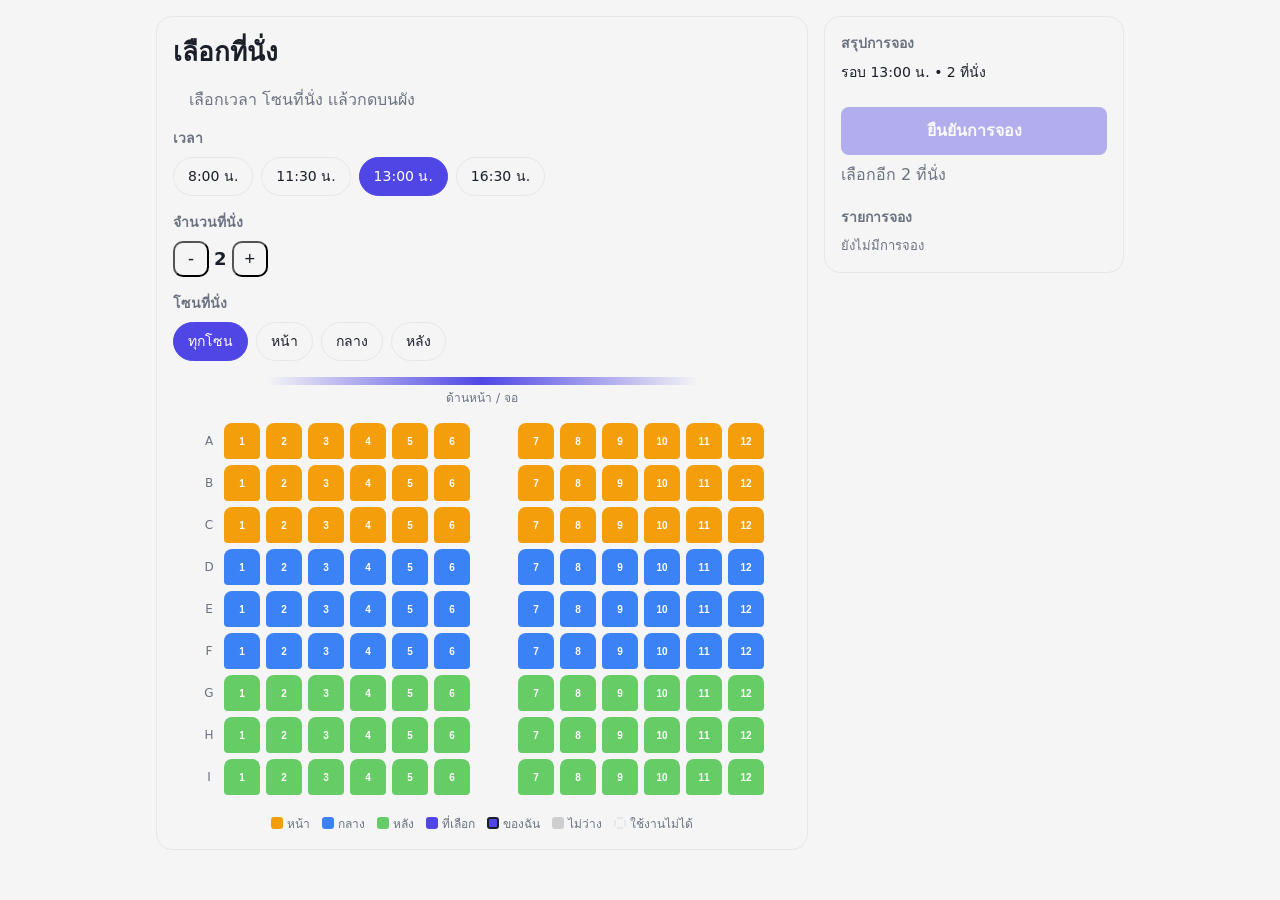
==== index.html @ 6bbe6fae "หน้าเริ่ม" ====
<!DOCTYPE html>
<html lang="en">
<head>
    <meta charset="UTF-8">
    <meta name="viewport" content="width=device-width, initial-scale=1.0">
    <title>เลือกที่นั่ง</title>
    <link rel="stylesheet" href="style.css">
</head>


<body>
    <div class="wrap">
        <main class="card">
            <h1>เลือกที่นั่ง</h1>
            <p class="hint" style="margin:16px">เลือกเวลา โซนที่นั่ง เเล้วกดบนผัง</p>
            <div class="sec">
                <h2>เวลา</h2>
                <div class="chips" id="times"></div>
            </div>
            <div class="sec">
                <h2>จำนวนที่นั่ง</h2>
                <div class="stepper">
                    <button id="minus" aria-label="ลด">-</button>
                    <b id="cnt">2</b>
                    <button id="plus" aria-label="เพิ่ม">+</button>
                </div>
            </div>
            <div class="sec">
                <h2>โซนที่นั่ง</h2>
                <div class="chips" id="zones"></div>
            </div>
            <div class="screen"></div>
            <div class="screen-l">ด้านหน้า / จอ</div>
            <div class="map">
                <div class="grid" id="grid"></div>
            </div>
            <div class="legend" id="legend"></div>
        </main>

        <aside class="card sum">
            <h2>สรุปการจอง</h2>
            <div id="info" style="font-size: 14px;margin-bottom:8px"></div>
            <ul id="list"> </ul>
            <div class="total">
            </div>
            <button class="btn" id="go" disabled>ยืนยันการจอง</button>
            <p class="hint" id="hint"></p>
            <h2 style="margin-top:20px">รายการจอง</h2>
            <div id="bookings"></div>
        </aside>
    </div>

    <div class="modal" id="modal">
        <div class="card">
            <div style="font-size: 40px;">🍊</div>
            <h1>จองสำเร็จ</h1>
            <p id="done" style="color:var(--muted)"></p>
            <button class="btn" id="close">ตกลง</button>
        </div>
    </div>

 <script src="script.js"></script>
</body>
</html>
---- style.css ----
:root {
    box-sizing: border-box;
    padding-top: env(safe-area-inset-top, 0px);
    padding-bottom: env(safe-area-inset-bottom, 0px);
    --bg: #f5f5f5;
    --color: #fff;
    --text: #1b1f2a;
    --muted: #6b7280;
    --line: #e5e7eb;
    --accent: #4f46e5;
    --accent-t: #fff;
    --vip: #f59e0b;
    --std: #3b82f6;
    --eco : #66cc66;
    --booked: #cecece;
    --sel: #4f46e5;
}

@media (prefers-color-scheme: dark) {
    :root:not([data-theme="light"]) {
        --bg: #1e1e1e;
        --card: #181717;
        --text: #e8eaf0;
        --muted: #aaaaaa;
        --line: #9aa3b2;
        --accent: #2a2f3b;
        --accent-t: #818cf8;
        --booked: #2f3544;
        --sel : #818cf8;
    }
}


:root[data-theme="dark"] {
    --bg: #0f1117;
    --card: #181b24;
    --text: #e8eaf0;
    --muted: #9aa3b2;
    --line: #2a2f3b;
    --accent: #818cf8;
    --accent-t:#0f1117;
    --booked: #2f3544;
    --sel : #818cf8;
}

    html {
        scroll-padding-top: env(safe-area-inset-top, 0px);
    }

    * {
        box-sizing: border-box;
    }

    body {
        margin: 0;
        background: var(--bg);
        color: var(--text);
        font-family: "Noto Sans Thai", system-ui, -apple-system, "Segoe UI", sans-serif ;
        line-height: 1.5;
    }
    /* กรอบ */
    .wrap {
        max-width: 1000px;
        margin: 0 auto;
        padding: 16px;
        display: grid;
        gap: 16px;
        grid-template-columns: 1fr;
    }

    @media (min-width: 860px) {
        .wrap {
            grid-template-columns: 1fr 300px;
            align-items: start;
        }
    }
     /* กรอบช้าย */
    .card {
        background: var(--card);
        border: 1px solid var(--line);
        border-radius: 16px;
        padding: 16px;
    }

    h1 {
        font-size: 26px;
        margin: 0 0 4px;
    }
    /* หัวข้อเลือกเวลา */
    h2 {
        font-size: 14px;
        margin: 0 0 8px;
        color: var(--muted);
        font-weight: 600;
    }
    /* ขนาดเวลา */
    .sec {
        margin-bottom: 16px;
    }
    /* ระยะห่างเเต่ละล็อค */
    .chips {
        display: flex;
        flex-wrap: wrap;
        gap: 8px;
    }
    /* ตกเเต่งขนาดกรอบtime */
    .chip {
        border: 1px solid var(--line);
        background: transparent;
        color: var(--text);
        padding: 8px 14px;
        border-radius: 999px;
        cursor: pointer;
        font: inherit;
        font-size: 14px;
    }

    /* ตกเเต่งใส่สีตอนกด */
    .chip[aria-pressed="true"] {
        background: var(--accent);
        color: var(--accent-t);
        border-color: var(--accent);
    }


    .stepprt {
        display: flex;
        align-items: center;
        gap: 12px;
    }   
/* ปุ่มเพื่มลดจำนวน */
    .stepper button { 
        width: 36px;
        height: 36px;
        border-radius: 10px;
        background: transparent;
        color: var(--text);
        font-size: 18px;
        cursor: pointer;
    }

    .stepper b {
        min-width: 24px;
        text-align: center;
        font-size: 18px;
    }
/* โชนที่นั่ง */
    .screen {
        height: 8px;
        border-radius: 8px;
        background: linear-gradient(90deg, transparent, var(--accent), transparent);
        margin: 8px auto 4px;
        width: 70%;
    }
/* หน้าจอ */
    .screen-l {
        text-align: center;
        font-size: 12px;
        color: var(--muted);
        margin-bottom: 16px;
    }

    .map {
        overflow-x: auto;
        padding-bottom: 8px;
    }

    .grid {
        display : grid;
        gap: 6px;
        width: max-content;
        margin: 0 auto;
    }

    .row {
        display: flex;
        gap: 6px;
        align-items: center;
    }

    .rl {
        width: 18px;
        font-size: 12px;
        color: var(--muted);
        text-align: center;
    }

    .seat {
        width: 36px;
        height: 36px;
        border-radius: 8px 8px 4px 4px;
        border: 2px solid transparent;
        cursor: pointer;
        font-size: 10px;
        color: #fff;
        padding: 0;
        font-weight: 600;
    }

    .seat.vip {
        background: var(--vip);
    }

    .seat.std {
        background: var(--std);
    }

    .seat.eco {
        background: var(--eco);
    }

    .seat.booked {
        background: var(--booked);
        cursor: not-allowed;
        color: transparent;
    }
    
    .seat.dim {
        opacity: 0.25;
    }
    .seat.sel {
        background: var(--sel);
        border-color: var(--text);
        color: transparent;
    }

    .seat:focus-visible {
        outline: 2px solid var(--text);
        outline-offset: 2px;
    }

    .aisle {
        width: 36px;
    }

    .legend {
        display: flex;
        flex-wrap: wrap;
        gap: 12px;
        font-size: 12px;
        color: var(--muted);
        margin-top: 12px;
        justify-content: center;
    }

    .legend i {
        display : inline-block;
        width: 12px;
        height: 12px;
        border-radius: 3px;
        margin-right: 4px;
        vertical-align: -1px;
    }

    .sum li {
        display: flex;
        justify-content: space-between;
        font-size: 14px;
        padding : 6px 0;
        border-bottom: 1px dashed var(--line);
        list-style: none;
    }

    .sum ul {
        padding: 0;
        margin: 0 0 12px;
    }

    .total {
        display: flex;
        justify-content: space-between;
        font-weight: 700;
        font-size: 18px;
        margin: 8px 0 12px;
    }
    /* ปุ่มยืนยันการจอง */
    .btn {
        width: 100%;
        padding: 12px;
        border: 0;
        border-radius: 8px;
        background: var(--accent);
        color: var(--accent-t);
        font: inherit;
        font-weight: 700;
        cursor: pointer;
    }

    .btn:disabled {
        opacity: 0.4;
        cursor: not-allowed;
    }

    .hint {
        font-size: 16px;
        color: var(--muted);
        margin: 8px 0 0;
    }

    .modal {
        position: fixed;
        inset: 0;
        background: rgba(0, 0, 0, 0.5);
        display: none;
        align-items: center;
        justify-content: center;
        padding: 16px;
    }

    .modal.on {
        display: flex;
    }

    .modal .card {
        max-width: 360px;
        width: 100%;
        text-align: center;
    }

    .seat.mine {
        background: var(--accent);
        border-color: var(--text);
        cursor: default;
        color: var(--accent-t);
    }

    .bk {
        border: 1px solid var(--line);
        border-radius: 12px;
        padding: 10px 12px;
        margin-bottom: 8px;
        font-size: 14px;
    }

    .bk-top {
        display: flex;
        justify-content: space-between;
        gap: 8px;
    }

    .bk small {
        color: var(--muted);
    }

    .bk-cancel {
        border: 1px solid #ef4444 ;
        color: #ef4444;
        background: transparent;
        border-radius: 8px;
        padding: 4px 10px;
        font: inherit;
        font-size: 13px;
        cursor: pointer;
        white-space: nowrap;
    }

    .bk-cancel:hover {
        background: #ef4444;
        color: #fff;
    }

    .empty {
        font-size: 13px;
        color:var(--muted)
    }

    .seat.broken {
    background: transparent;
    border: 2px dashed var(--line);
    color: var(--muted);
    cursor: not-allowed;
}
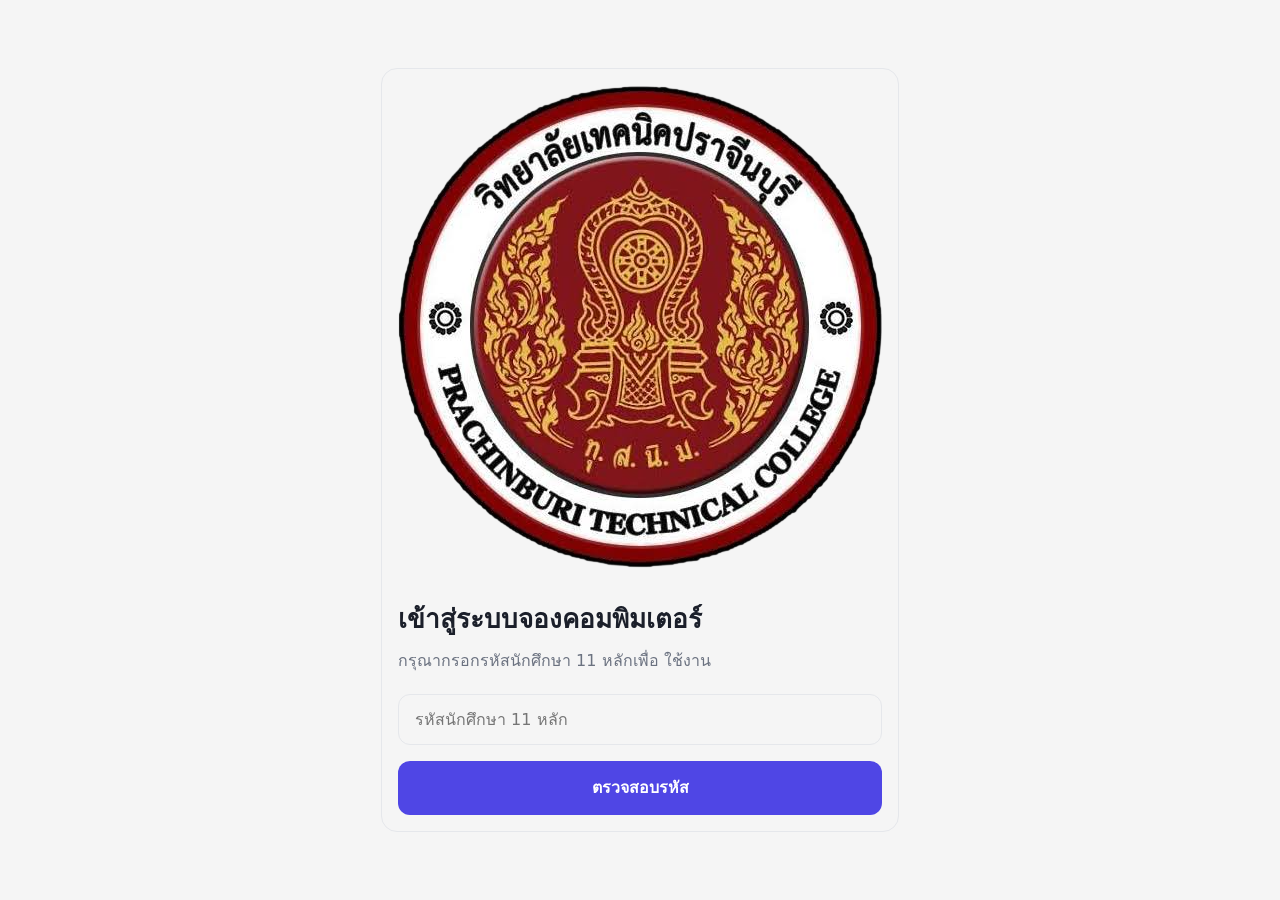
==== commit 398fafba: "อัพเดท UI" ====
--- a/index.html
+++ b/index.html
@@ -6,13 +6,36 @@
     <title>เลือกที่นั่ง</title>
     <link rel="stylesheet" href="style.css">
 </head>
+<body>
 
+    <div id="login-screen" class="login-container">
+        <div class="card login-card">
+            <div style="font-size: 48px; margin-bottom: 8px;"><img src="images-Photoroom.png" alt=""></div>
+            <h1>เข้าสู่ระบบจองคอมพิมเตอร์</h1>
+            <p class="hint">กรุณากรอกรหัสนักศึกษา 11 หลักเพื่อ ใช้งาน</p>
+            <div class="sec" style="margin-top:  20px;"> <!--กล่องใส่รหัส-->
+                <input type="text" id="student-id-input" class="inp" placeholder="รหัสนักศึกษา 11 หลัก" maxlength="11" autocomplete="off">
+            </div>
+            <button class="btn" id="login-btn">ตรวจสอบรหัส</button>
+        </div>
+    </div>
 
-<body>
-    <div class="wrap">
+<!-- เพิ่มคลาส -->    <!-- หน้าเลือกที่นั่ง (ซ่อนไว้ก่อนจนกว่าจะล็อกอินผ่าน) -->
+    <div class="wrap" id="main-app" style="display: none;">
         <main class="card">
-            <h1>เลือกที่นั่ง</h1>
-            <p class="hint" style="margin:16px">เลือกเวลา โซนที่นั่ง เเล้วกดบนผัง</p>
+            <div class="header-flex">
+                <div>
+                    <h1>เลือกที่นั่ง</h1>
+                    <p class="hint" style="margin:16px">เลือกเวลา โซนที่นั่ง เเล้วกดบนผัง</p> //รอเเก้
+                </div>
+                <!-- 1. แสดงช่องเวลาแบบเรียลไทม์ -->
+                <div class="live-clock" id="live-clock">--:--:-- น.</div>
+            </div>
+
+            <div class="user-profile-ber" id="user-profile-bar">
+                 <!-- แสดงข้อมูลนักศึกษาที่ล็อกอิน -->
+            </div>
+            
             <div class="sec">
                 <h2>เวลา</h2>
                 <div class="chips" id="times"></div>
@@ -41,24 +64,37 @@
             <h2>สรุปการจอง</h2>
             <div id="info" style="font-size: 14px;margin-bottom:8px"></div>
             <ul id="list"> </ul>
-            <div class="total">
-            </div>
             <button class="btn" id="go" disabled>ยืนยันการจอง</button>
             <p class="hint" id="hint"></p>
             <h2 style="margin-top:20px">รายการจอง</h2>
             <div id="bookings"></div>
+            <p style="margin-top: 15px;"><a href="report.html" style="color:var(--accent); text-decoration: none; font-weight: 600;">ดูรายงานการจองทั้งหมด -></a></p>
+            <p><a href="#" id="logout-link" style="color:var(--muted); font-size: 13px;">ออกจากระบบ / เปลี่ยนรหัสนักศึกษา -></a></p>
         </aside>
     </div>
 
+     <!-- Modal แจ้งเตือนทั่วไป / สำเร็จ -->
     <div class="modal" id="modal">
-        <div class="card">
-            <div style="font-size: 40px;">🍊</div>
-            <h1>จองสำเร็จ</h1>
-            <p id="done" style="color:var(--muted)"></p>
+        <div class="card" style="max-width: 380px;">
+            <div style="font-size: 40px;" id="modal-icon">✅</div>
+            <h1 id="modal-title">จองสำเร็จ</h1>
+            <p id="done" style="color:var(--muted); margin: 12px 0 20px"></p>
             <button class="btn" id="close">ตกลง</button>
         </div>
     </div>
 
+    <!-- Modal คลิกที่นั่งเพื่อดูข้อมูลและยกเลิก -->
+    <div class="modal" id="seat-into-modal">
+        <div class="card" style="max-width: 380px; text-align: left;">
+        <div style="text-align: center; font-size: 32px;">💺</div>
+        <h1 style="text-align: center; font-size: 20px; " id="seat-modal-title">ข้อมูลที่นั่ง</h1>
+        <div id="seat-modal-body" style="margin: 15px 0; font-size: 14px; line-height: 1.6;"></div>
+            <div style="display: flex; gap: 8px;">
+                <button class="btn" id="seat-modal-close" style="background: var(--muted);">ปิด</button>
+                <button class="btn" id="seat-modal-cancel" style="background: #ef4444; display: none;">ยกเลิกจองที่นั่งนี้</button>
+            </div>
+        </div>
+    </div>
  <script src="script.js"></script>
 </body>
 </html>
--- a/style.css
+++ b/style.css
@@ -56,8 +56,21 @@
         background: var(--bg);
         color: var(--text);
         font-family: "Noto Sans Thai", system-ui, -apple-system, "Segoe UI", sans-serif ;
-        line-height: 1.5;
-    }
+        line-height: 1.6;
+    }
+
+    /* หน้าล็อกอินรหัสนักศึกษา */
+    .login-container {
+        display: flex;
+        align-items: center;
+        justify-content: center;
+        min-height: 100vh;
+        padding: 16px;
+    }
+
+    /* .login-card {
+    
+    } */
     /* กรอบ */
     .wrap {
         max-width: 1000px;
@@ -256,34 +269,32 @@
         display: flex;
         justify-content: space-between;
         font-size: 14px;
-        padding : 6px 0;
+        padding : 8px 0;
         border-bottom: 1px dashed var(--line);
         list-style: none;
     }
 
     .sum ul {
         padding: 0;
-        margin: 0 0 12px;
-    }
-
-    .total {
-        display: flex;
-        justify-content: space-between;
-        font-weight: 700;
-        font-size: 18px;
-        margin: 8px 0 12px;
-    }
+        margin: 0 0 16px;
+    }
+
     /* ปุ่มยืนยันการจอง */
     .btn {
         width: 100%;
-        padding: 12px;
+        padding: 14px;
         border: 0;
-        border-radius: 8px;
+        border-radius: 12px;
         background: var(--accent);
         color: var(--accent-t);
         font: inherit;
         font-weight: 700;
         cursor: pointer;
+        transition: opacity 0.2s;
+    }
+
+    .btn:hover {
+        opacity: 0.9;
     }
 
     .btn:disabled {
@@ -291,6 +302,7 @@
         cursor: not-allowed;
     }
 
+
     .hint {
         font-size: 16px;
         color: var(--muted);
@@ -300,7 +312,7 @@
     .modal {
         position: fixed;
         inset: 0;
-        background: rgba(0, 0, 0, 0.5);
+        background: rgba(15, 23, 42, 0.6);
         display: none;
         align-items: center;
         justify-content: center;
@@ -315,13 +327,6 @@
         max-width: 360px;
         width: 100%;
         text-align: center;
-    }
-
-    .seat.mine {
-        background: var(--accent);
-        border-color: var(--text);
-        cursor: default;
-        color: var(--accent-t);
     }
 
     .bk {
@@ -347,9 +352,10 @@
         color: #ef4444;
         background: transparent;
         border-radius: 8px;
-        padding: 4px 10px;
+        padding: 6px 10px;
         font: inherit;
         font-size: 13px;
+        font-weight: 600;
         cursor: pointer;
         white-space: nowrap;
     }
@@ -363,10 +369,21 @@
         font-size: 13px;
         color:var(--muted)
     }
-
-    .seat.broken {
+/* ตัวปรับขนาดรหัส11 */
+    .inp {
+    width: 100%;
+    padding: 12px 16px;
+    border: 1px solid var(--line);
+    border-radius: 12px;
     background: transparent;
-    border: 2px dashed var(--line);
-    color: var(--muted);
-    cursor: not-allowed;
-}+    color: var(--text);
+    font: inherit;
+    font-size: 16px;
+    }
+
+    .inp:focus {
+        outline: none;
+        border-color: var(--accent);
+        box-shadow: 0 0 0 3px rgba(79, 70, 229, 0.1);
+    }
+    
